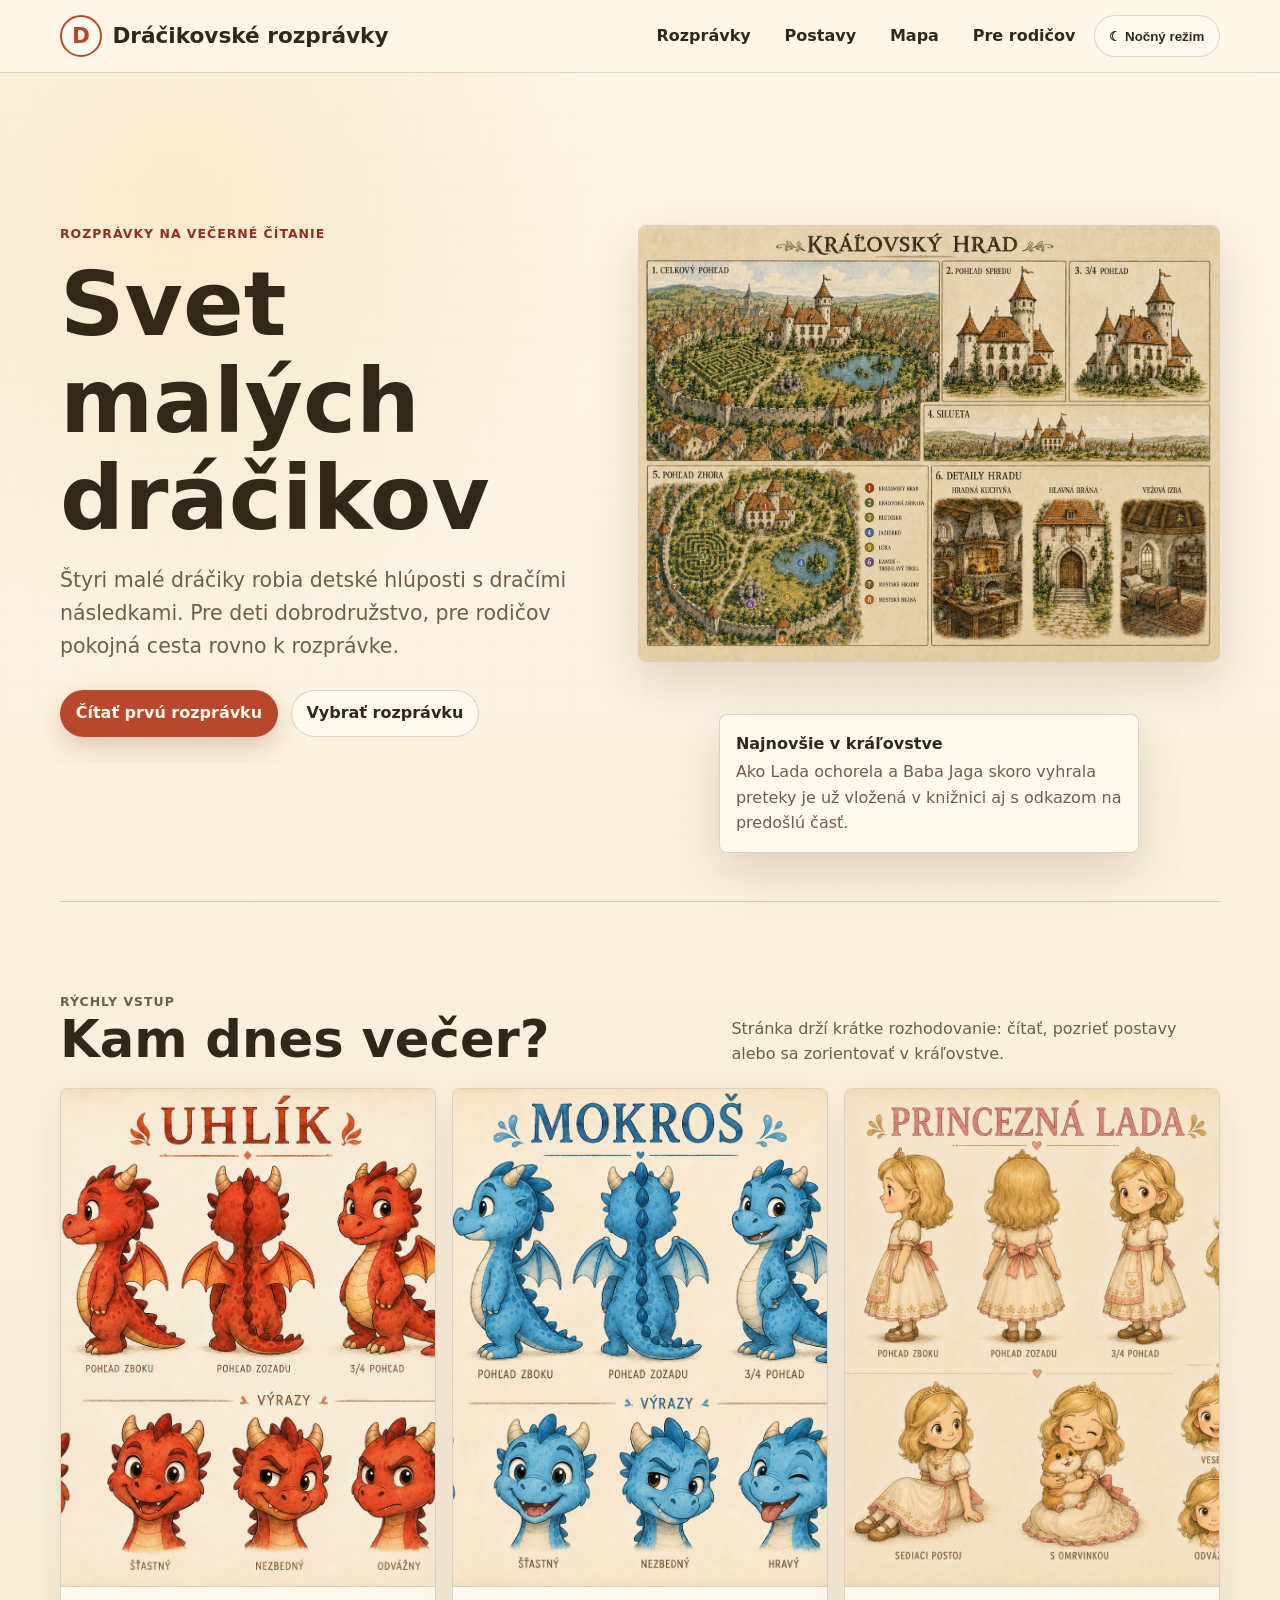
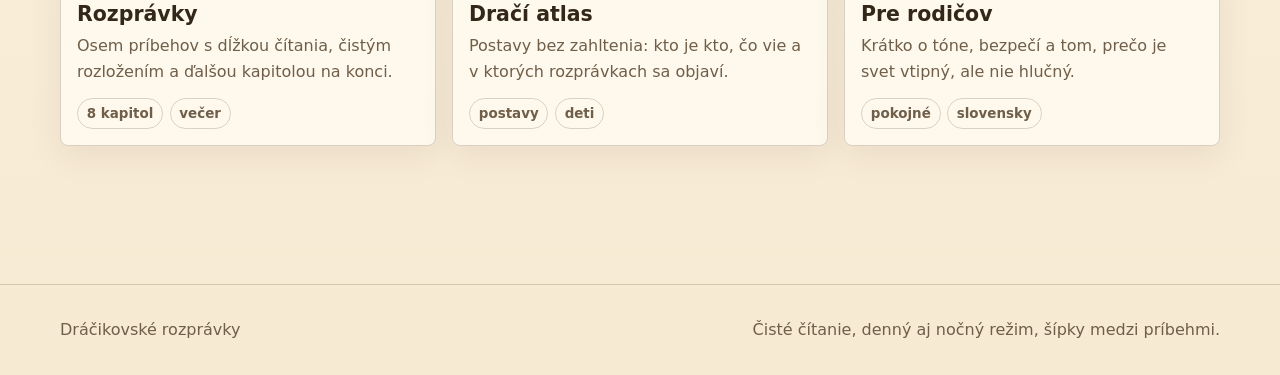
==== index.html @ 1c7180fc "Initial Draciky website" ====
<!doctype html>
<html lang="sk">
  <head>
    <meta charset="utf-8">
    <meta name="viewport" content="width=device-width, initial-scale=1">
    <title>Dráčikovské rozprávky</title>
    <meta name="description" content="Rozprávkový svet štyroch malých dráčikov na čítanie pred spaním.">
    <link rel="stylesheet" href="assets/css/styles.css">
  </head>
  <body>
    
  <header class="site-header">
    <nav class="nav" aria-label="Hlavná navigácia">
      <a class="brand" href="index.html">
        <span class="brand-mark" aria-hidden="true">D</span>
        <span>Dráčikovské rozprávky</span>
      </a>
      <div class="nav-links">
        <a href="rozpravky/">Rozprávky</a>
        <a href="postavy/">Postavy</a>
        <a href="mapa/">Mapa</a>
        <a href="pre-rodicov/">Pre rodičov</a>
        <button class="theme-toggle" type="button" data-theme-toggle>Nočný režim</button>
      </div>
    </nav>
  </header>
    <main class="page">
      <section class="hero" aria-labelledby="hero-title">
        <div class="hero-copy">
          <p class="eyebrow">Rozprávky na večerné čítanie</p>
          <h1 id="hero-title">Svet malých dráčikov</h1>
          <p class="lead">Štyri malé dráčiky robia detské hlúposti s dračími následkami. Pre deti dobrodružstvo, pre rodičov pokojná cesta rovno k rozprávke.</p>
          <div class="actions">
            <a class="button" href="rozpravky/00-ako-si-draciky-postavili-ihrisko.html">Čítať prvú rozprávku</a>
            <a class="button secondary" href="rozpravky/">Vybrať rozprávku</a>
          </div>
        </div>
        <div class="hero-art">
          <img src="assets/illustrations/kralovsky%20hrad.png" alt="Kráľovský hrad, záhrada a rozprávkové mesto">
          <aside class="latest-note" aria-label="Najnovšia kapitola">
            <strong>Najnovšie v kráľovstve</strong>
            <p>Ako Lada ochorela a Baba Jaga skoro vyhrala preteky je už vložená v knižnici aj s odkazom na predošlú časť.</p>
          </aside>
        </div>
      </section>

      <section class="section" aria-labelledby="quick-title">
        <div class="section-head">
          <div>
            <p class="eyebrow">Rýchly vstup</p>
            <h2 id="quick-title">Kam dnes večer?</h2>
          </div>
          <p>Stránka drží krátke rozhodovanie: čítať, pozrieť postavy alebo sa zorientovať v kráľovstve.</p>
        </div>
        <div class="grid">
          <article class="card">
            <img src="assets/illustrations/uhlik.png" alt="Uhlík, červený dráčik">
            <div class="card-body">
              <h3>Rozprávky</h3>
              <p>Osem príbehov s dĺžkou čítania, čistým rozložením a ďalšou kapitolou na konci.</p>
              <div class="tag-row"><span class="tag">8 kapitol</span><span class="tag">večer</span></div>
            </div>
          </article>
          <article class="card">
            <img src="assets/illustrations/mokros.png" alt="Mokroš, modrý dráčik">
            <div class="card-body">
              <h3>Dračí atlas</h3>
              <p>Postavy bez zahltenia: kto je kto, čo vie a v ktorých rozprávkach sa objaví.</p>
              <div class="tag-row"><span class="tag">postavy</span><span class="tag">deti</span></div>
            </div>
          </article>
          <article class="card">
            <img src="assets/illustrations/Lada.png" alt="Princezná Lada">
            <div class="card-body">
              <h3>Pre rodičov</h3>
              <p>Krátko o tóne, bezpečí a tom, prečo je svet vtipný, ale nie hlučný.</p>
              <div class="tag-row"><span class="tag">pokojné</span><span class="tag">slovensky</span></div>
            </div>
          </article>
        </div>
      </section>
    </main>
    
  <footer class="site-footer">
    <div class="page">
      <span>Dráčikovské rozprávky</span>
      <span>Čisté čítanie, denný aj nočný režim, šípky medzi príbehmi.</span>
    </div>
  </footer>
  <script src="assets/js/theme.js" defer></script>
  </body>
</html>
---- assets/css/styles.css ----
:root {
  color-scheme: light;
  --paper: #fff7e8;
  --paper-soft: #f7ead3;
  --ink: #332719;
  --muted: #6f5e49;
  --line: rgba(78, 53, 28, 0.2);
  --brand: #b9472c;
  --brand-strong: #8d2f21;
  --leaf: #3d7b5a;
  --water: #2c7da0;
  --rose: #c65d83;
  --gold: #d99b37;
  --card: rgba(255, 251, 240, 0.86);
  --shadow: 0 18px 50px rgba(62, 41, 20, 0.16);
  --radius: 8px;
  --max: 1160px;
}

[data-theme="night"] {
  color-scheme: dark;
  --paper: #181824;
  --paper-soft: #242334;
  --ink: #f8edd8;
  --muted: #c8bba5;
  --line: rgba(248, 237, 216, 0.18);
  --brand: #f08b66;
  --brand-strong: #ffb088;
  --leaf: #8ec49e;
  --water: #87c7e8;
  --rose: #ef9ab7;
  --gold: #f0bf65;
  --card: rgba(35, 34, 49, 0.88);
  --shadow: 0 18px 50px rgba(0, 0, 0, 0.34);
}

* {
  box-sizing: border-box;
}

html {
  scroll-behavior: smooth;
}

body {
  margin: 0;
  background:
    radial-gradient(circle at 14% 10%, rgba(217, 155, 55, 0.14), transparent 28rem),
    linear-gradient(180deg, var(--paper), var(--paper-soft));
  color: var(--ink);
  font-family: "Trebuchet MS", "Segoe UI", system-ui, sans-serif;
  line-height: 1.6;
}

body::before {
  content: "";
  position: fixed;
  inset: 0;
  z-index: -1;
  pointer-events: none;
  opacity: 0.34;
  background-image:
    linear-gradient(rgba(96, 72, 42, 0.05) 1px, transparent 1px),
    linear-gradient(90deg, rgba(96, 72, 42, 0.04) 1px, transparent 1px);
  background-size: 38px 38px;
}

a {
  color: inherit;
}

img {
  display: block;
  max-width: 100%;
}

.site-header {
  position: sticky;
  top: 0;
  z-index: 20;
  border-bottom: 1px solid var(--line);
  background: color-mix(in srgb, var(--paper) 88%, transparent);
  backdrop-filter: blur(14px);
}

.nav {
  width: min(100% - 2rem, var(--max));
  min-height: 72px;
  margin: 0 auto;
  display: flex;
  align-items: center;
  justify-content: space-between;
  gap: 1rem;
}

.brand {
  display: inline-flex;
  align-items: center;
  gap: 0.65rem;
  text-decoration: none;
  font-weight: 900;
  letter-spacing: 0;
}

.brand-mark {
  width: 42px;
  height: 42px;
  display: grid;
  place-items: center;
  border: 2px solid var(--brand);
  border-radius: 50%;
  color: var(--brand);
  font-size: 1.35rem;
  background: var(--card);
}

.brand span:last-child {
  font-size: clamp(1.05rem, 2vw, 1.35rem);
}

.nav-links {
  display: flex;
  align-items: center;
  gap: 0.15rem;
  flex-wrap: wrap;
  justify-content: flex-end;
}

.nav-links a,
.theme-toggle,
.button {
  min-height: 42px;
  display: inline-flex;
  align-items: center;
  justify-content: center;
  gap: 0.45rem;
  border-radius: 999px;
  border: 1px solid transparent;
  padding: 0.62rem 0.92rem;
  font-weight: 800;
  text-decoration: none;
}

.nav-links a:hover,
.nav-links a[aria-current="page"] {
  border-color: var(--line);
  background: var(--card);
}

.theme-toggle {
  cursor: pointer;
  color: var(--ink);
  background: var(--card);
  border-color: var(--line);
}

.page {
  width: min(100% - 2rem, var(--max));
  margin: 0 auto;
}

.hero {
  min-height: calc(100svh - 72px);
  display: grid;
  grid-template-columns: minmax(0, 0.95fr) minmax(280px, 1.05fr);
  align-items: center;
  gap: clamp(1.5rem, 4vw, 4rem);
  padding: 2.2rem 0 3rem;
}

.hero-copy {
  max-width: 640px;
}

.eyebrow {
  margin: 0 0 0.75rem;
  color: var(--brand-strong);
  font-weight: 900;
  text-transform: uppercase;
  letter-spacing: 0.08em;
  font-size: 0.78rem;
}

h1,
h2,
h3 {
  line-height: 1.08;
  letter-spacing: 0;
  margin: 0;
}

h1 {
  font-size: clamp(2.6rem, 7vw, 5.8rem);
}

h2 {
  font-size: clamp(2rem, 4vw, 3.4rem);
}

h3 {
  font-size: 1.28rem;
}

.lead {
  margin: 1.1rem 0 0;
  color: var(--muted);
  font-size: clamp(1.05rem, 2vw, 1.28rem);
  max-width: 62ch;
}

.actions {
  display: flex;
  flex-wrap: wrap;
  gap: 0.8rem;
  margin-top: 1.7rem;
}

.button {
  background: var(--brand);
  color: #fffaf0;
  box-shadow: 0 10px 24px rgba(141, 47, 33, 0.22);
}

.button.secondary {
  background: var(--card);
  color: var(--ink);
  border-color: var(--line);
  box-shadow: none;
}

.hero-art {
  position: relative;
  align-self: stretch;
  min-height: 460px;
  display: grid;
  align-items: end;
}

.hero-art img {
  width: 100%;
  max-height: min(70svh, 680px);
  object-fit: cover;
  object-position: 50% 32%;
  border-radius: var(--radius);
  border: 1px solid var(--line);
  box-shadow: var(--shadow);
}

.latest-note {
  width: min(88%, 420px);
  margin: -4rem auto 0;
  position: relative;
  padding: 1rem;
  border: 1px solid var(--line);
  border-radius: var(--radius);
  background: var(--card);
  box-shadow: var(--shadow);
}

.latest-note p {
  margin: 0.15rem 0 0;
  color: var(--muted);
}

.section {
  padding: clamp(2.7rem, 7vw, 5.8rem) 0;
  border-top: 1px solid var(--line);
}

.section-head {
  display: flex;
  align-items: end;
  justify-content: space-between;
  gap: 1rem;
  margin-bottom: 1.3rem;
}

.section-head p {
  max-width: 48ch;
  margin: 0;
  color: var(--muted);
}

.grid {
  display: grid;
  grid-template-columns: repeat(3, minmax(0, 1fr));
  gap: 1rem;
}

.grid.four {
  grid-template-columns: repeat(4, minmax(0, 1fr));
}

.card,
.story-card,
.reader-card {
  overflow: hidden;
  border: 1px solid var(--line);
  border-radius: var(--radius);
  background: var(--card);
  box-shadow: 0 10px 34px rgba(66, 43, 20, 0.08);
}

.card img,
.story-card img {
  width: 100%;
  aspect-ratio: 3 / 4;
  object-fit: cover;
  object-position: center;
  border-bottom: 1px solid var(--line);
}

.card-body,
.story-body {
  padding: 1rem;
}

.card-body p,
.story-body p {
  margin: 0.5rem 0 0;
  color: var(--muted);
}

.story-body h2 {
  font-size: clamp(1.2rem, 2vw, 1.55rem);
  line-height: 1.16;
}

.tag-row {
  display: flex;
  flex-wrap: wrap;
  gap: 0.4rem;
  margin-top: 0.85rem;
}

.tag {
  border: 1px solid var(--line);
  border-radius: 999px;
  padding: 0.24rem 0.55rem;
  color: var(--muted);
  font-size: 0.84rem;
  font-weight: 800;
}

.feature-band {
  display: grid;
  grid-template-columns: 1fr 1fr;
  gap: 1rem;
  align-items: stretch;
}

.feature-panel {
  padding: clamp(1.1rem, 3vw, 2rem);
  border: 1px solid var(--line);
  border-radius: var(--radius);
  background: var(--card);
}

.feature-panel p,
.feature-panel li {
  color: var(--muted);
}

.feature-panel ul {
  margin: 1rem 0 0;
  padding-left: 1.1rem;
}

.page-hero {
  padding: clamp(3rem, 8vw, 6.5rem) 0 clamp(2rem, 5vw, 4rem);
}

.page-hero .lead {
  max-width: 720px;
}

.story-list {
  display: grid;
  grid-template-columns: repeat(2, minmax(0, 1fr));
  gap: 1rem;
}

.series-tabs {
  display: flex;
  gap: 0.75rem;
  overflow-x: auto;
  padding: 0.4rem 0 1rem;
  margin: -1rem 0 1.5rem;
  border-bottom: 1px solid var(--line);
  scrollbar-width: thin;
}

.series-pill {
  flex: 0 0 auto;
  min-width: 8.5rem;
  padding: 0.75rem 0.95rem;
  border: 1px solid var(--line);
  border-radius: var(--radius);
  background: var(--card);
  color: var(--ink);
  text-decoration: none;
  box-shadow: 0 8px 24px rgba(66, 43, 20, 0.07);
}

.series-pill[aria-current="true"] {
  border-color: color-mix(in srgb, var(--brand) 50%, var(--line));
  background: color-mix(in srgb, var(--gold) 14%, var(--card));
}

.series-pill span,
.series-pill small {
  display: block;
}

.series-pill span {
  font-weight: 900;
}

.series-pill small {
  margin-top: 0.2rem;
  color: var(--muted);
}

.series-section {
  scroll-margin-top: 6rem;
}

.series-section + .series-section {
  margin-top: 2.5rem;
}

.series-head {
  display: flex;
  align-items: end;
  justify-content: space-between;
  gap: 1rem;
  margin-bottom: 1rem;
}

.series-head h2 {
  font-size: clamp(1.8rem, 3vw, 2.6rem);
}

.series-head > p {
  max-width: 520px;
  margin: 0;
  color: var(--muted);
}

.story-card {
  display: grid;
  grid-template-columns: 190px minmax(0, 1fr);
}

.story-card img {
  height: 100%;
  min-height: 250px;
  aspect-ratio: auto;
}

.map-card-grid {
  display: grid;
  grid-template-columns: repeat(2, minmax(0, 1fr));
  gap: 1.2rem;
}

.map-card {
  overflow: hidden;
  border: 1px solid var(--line);
  border-radius: var(--radius);
  background: var(--card);
  box-shadow: 0 12px 38px rgba(66, 43, 20, 0.09);
}

.map-card img {
  width: 100%;
  aspect-ratio: 16 / 10;
  object-fit: cover;
  object-position: center;
  border-bottom: 1px solid var(--line);
}

.map-card .card-body {
  padding: clamp(1rem, 2vw, 1.35rem);
}

.map-card h2 {
  font-size: clamp(1.45rem, 2.5vw, 2.1rem);
  line-height: 1.12;
}

.reader {
  max-width: 820px;
  margin: 0 auto;
  padding-bottom: 4rem;
}

.reader-card {
  padding: clamp(1.2rem, 4vw, 3rem);
}

.reader-card h1 {
  font-size: clamp(2rem, 5vw, 3.7rem);
  line-height: 1.12;
  max-width: 760px;
}

.reader-card p {
  font-size: clamp(1.08rem, 2.2vw, 1.24rem);
}

.back-link,
.text-link {
  display: inline-flex;
  margin-top: 0.9rem;
  color: var(--brand-strong);
  font-weight: 900;
  text-decoration: none;
}

.reader-meta {
  display: flex;
  gap: 0.5rem;
  flex-wrap: wrap;
  margin: 1rem 0 1.5rem;
}

.reader-illustration {
  width: 100%;
  max-height: 430px;
  object-fit: cover;
  object-position: center 28%;
  margin: 1.5rem 0;
  border-radius: var(--radius);
  border: 1px solid var(--line);
}

.reading-note {
  margin: 1.5rem 0;
  padding: 1rem;
  border: 1px solid var(--line);
  border-radius: var(--radius);
  background: color-mix(in srgb, var(--gold) 12%, var(--card));
}

.reading-note p {
  margin: 0.25rem 0 0;
  color: var(--muted);
}

.story-text {
  margin-top: 2rem;
}

.story-text p {
  margin: 0 0 1.05rem;
  max-width: 68ch;
}

.reader-nav {
  display: flex;
  justify-content: space-between;
  gap: 1rem;
  margin-top: 1rem;
}

.map-panel {
  position: relative;
  min-height: 560px;
  overflow: hidden;
  border: 1px solid var(--line);
  border-radius: var(--radius);
  background:
    linear-gradient(145deg, rgba(61, 123, 90, 0.28), transparent 45%),
    linear-gradient(20deg, rgba(44, 125, 160, 0.18), transparent 56%),
    var(--card);
}

.map-panel img {
  position: absolute;
  right: 0;
  bottom: 0;
  width: min(62%, 680px);
  opacity: 0.95;
}

.map-points {
  position: relative;
  z-index: 1;
  width: min(520px, 100%);
  padding: clamp(1.2rem, 3vw, 2rem);
}

.map-point {
  display: block;
  margin: 0.75rem 0;
  padding: 0.8rem 0.95rem;
  border: 1px solid var(--line);
  border-radius: var(--radius);
  background: color-mix(in srgb, var(--card) 86%, transparent);
  text-decoration: none;
}

.site-footer {
  margin-top: 3rem;
  border-top: 1px solid var(--line);
  padding: 2rem 0;
  color: var(--muted);
}

.site-footer .page {
  display: flex;
  justify-content: space-between;
  gap: 1rem;
  flex-wrap: wrap;
}

@media (max-width: 900px) {
  .nav {
    align-items: flex-start;
    flex-direction: column;
    padding: 0.85rem 0;
  }

  .nav-links {
    width: 100%;
    justify-content: flex-start;
  }

  .hero,
  .feature-band,
  .story-card {
    grid-template-columns: 1fr;
  }

  .series-head {
    display: block;
  }

  .series-head > p {
    margin-top: 0.5rem;
  }

  .hero {
    min-height: auto;
  }

  .hero-art {
    min-height: auto;
  }

  .grid,
  .grid.four,
  .map-card-grid,
  .story-list {
    grid-template-columns: repeat(2, minmax(0, 1fr));
  }

  .story-card img {
    min-height: 0;
    aspect-ratio: 3 / 4;
  }
}

@media (max-width: 620px) {
  .page,
  .nav {
    width: min(100% - 1rem, var(--max));
  }

  .nav-links a,
  .theme-toggle {
    flex: 1 1 auto;
    padding-inline: 0.65rem;
  }

  .grid,
  .grid.four,
  .map-card-grid,
  .story-list {
    grid-template-columns: 1fr;
  }

  .section-head {
    display: block;
  }

  .actions .button {
    width: 100%;
  }

  .latest-note {
    width: calc(100% - 1rem);
    margin-top: -2rem;
  }

  .map-panel {
    min-height: 680px;
  }

  .map-panel img {
    width: 100%;
  }

  .reader-nav {
    flex-direction: column;
  }
}
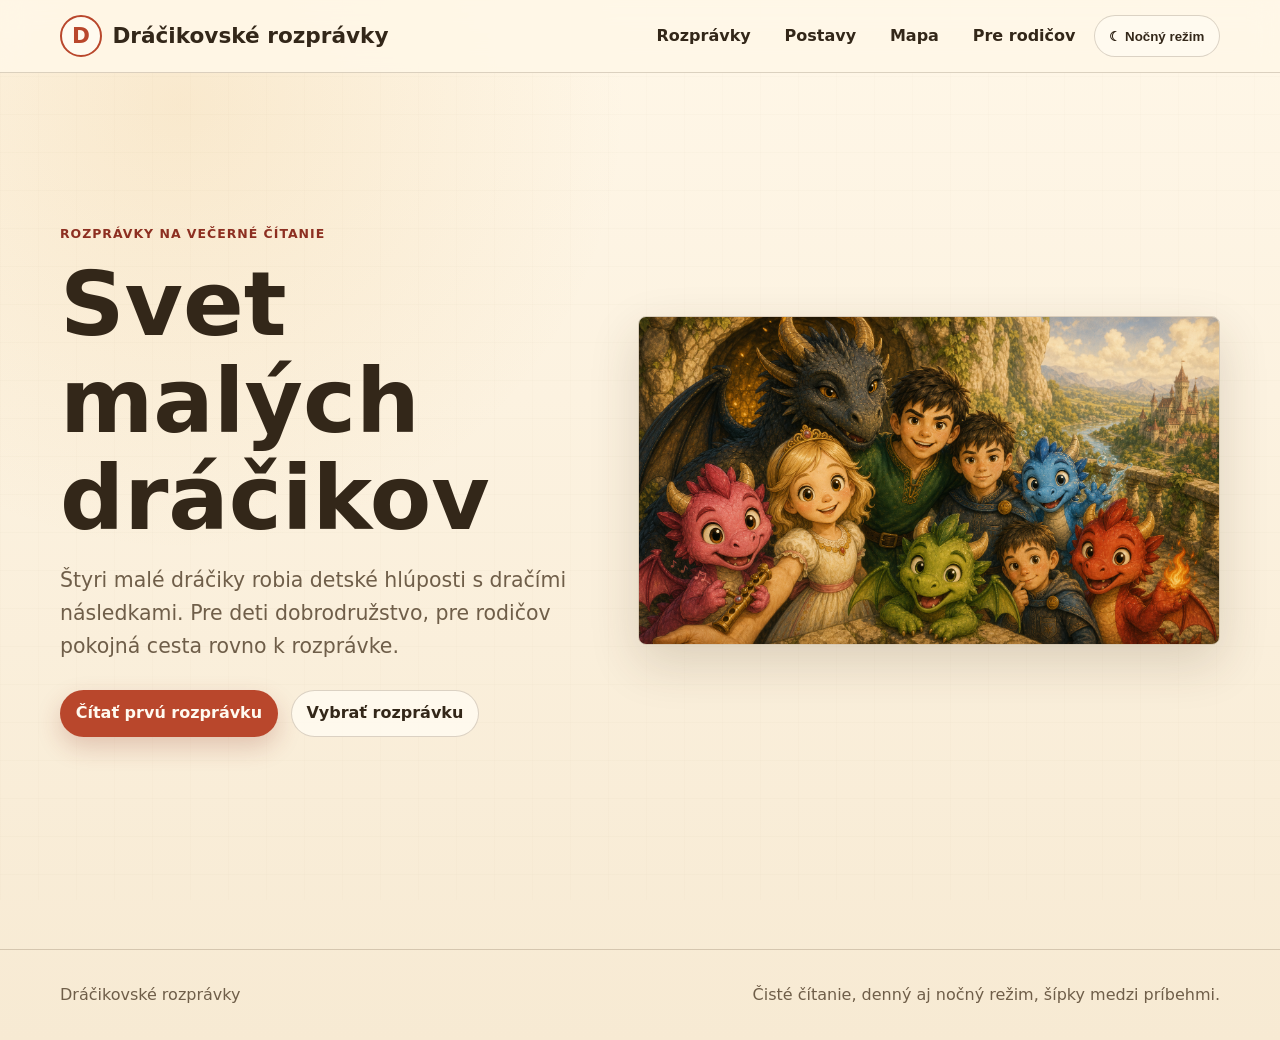
==== commit 44bdc9ea: "Update dragon stories website" ====
--- a/index.html
+++ b/index.html
@@ -6,6 +6,15 @@
     <title>Dráčikovské rozprávky</title>
     <meta name="description" content="Rozprávkový svet štyroch malých dráčikov na čítanie pred spaním.">
     <link rel="stylesheet" href="assets/css/styles.css">
+    <!-- Google tag (gtag.js) -->
+    <script async src="https://www.googletagmanager.com/gtag/js?id=G-J6G9STTTB1"></script>
+    <script>
+      window.dataLayer = window.dataLayer || [];
+      function gtag(){dataLayer.push(arguments);}
+      gtag('js', new Date());
+
+      gtag('config', 'G-J6G9STTTB1');
+    </script>
   </head>
   <body>
     
@@ -36,47 +45,7 @@
           </div>
         </div>
         <div class="hero-art">
-          <img src="assets/illustrations/kralovsky%20hrad.png" alt="Kráľovský hrad, záhrada a rozprávkové mesto">
-          <aside class="latest-note" aria-label="Najnovšia kapitola">
-            <strong>Najnovšie v kráľovstve</strong>
-            <p>Ako Lada ochorela a Baba Jaga skoro vyhrala preteky je už vložená v knižnici aj s odkazom na predošlú časť.</p>
-          </aside>
-        </div>
-      </section>
-
-      <section class="section" aria-labelledby="quick-title">
-        <div class="section-head">
-          <div>
-            <p class="eyebrow">Rýchly vstup</p>
-            <h2 id="quick-title">Kam dnes večer?</h2>
-          </div>
-          <p>Stránka drží krátke rozhodovanie: čítať, pozrieť postavy alebo sa zorientovať v kráľovstve.</p>
-        </div>
-        <div class="grid">
-          <article class="card">
-            <img src="assets/illustrations/uhlik.png" alt="Uhlík, červený dráčik">
-            <div class="card-body">
-              <h3>Rozprávky</h3>
-              <p>Osem príbehov s dĺžkou čítania, čistým rozložením a ďalšou kapitolou na konci.</p>
-              <div class="tag-row"><span class="tag">8 kapitol</span><span class="tag">večer</span></div>
-            </div>
-          </article>
-          <article class="card">
-            <img src="assets/illustrations/mokros.png" alt="Mokroš, modrý dráčik">
-            <div class="card-body">
-              <h3>Dračí atlas</h3>
-              <p>Postavy bez zahltenia: kto je kto, čo vie a v ktorých rozprávkach sa objaví.</p>
-              <div class="tag-row"><span class="tag">postavy</span><span class="tag">deti</span></div>
-            </div>
-          </article>
-          <article class="card">
-            <img src="assets/illustrations/Lada.png" alt="Princezná Lada">
-            <div class="card-body">
-              <h3>Pre rodičov</h3>
-              <p>Krátko o tóne, bezpečí a tom, prečo je svet vtipný, ale nie hlučný.</p>
-              <div class="tag-row"><span class="tag">pokojné</span><span class="tag">slovensky</span></div>
-            </div>
-          </article>
+          <img src="assets/illustrations/uvod-stredoveke-selfie.png" alt="Mama dračica, malé dráčiky, Lada a jej bratia na terase pri jaskyni">
         </div>
       </section>
     </main>
--- a/assets/css/styles.css
+++ b/assets/css/styles.css
@@ -233,7 +233,7 @@
   align-self: stretch;
   min-height: 460px;
   display: grid;
-  align-items: end;
+  align-items: center;
 }
 
 .hero-art img {
@@ -374,6 +374,20 @@
   max-width: 720px;
 }
 
+.page-illustration {
+  margin: clamp(1.5rem, 4vw, 2.6rem) 0 0;
+}
+
+.page-illustration img {
+  width: 100%;
+  max-height: min(58svh, 560px);
+  object-fit: cover;
+  object-position: center;
+  border: 1px solid var(--line);
+  border-radius: var(--radius);
+  box-shadow: var(--shadow);
+}
+
 .story-list {
   display: grid;
   grid-template-columns: repeat(2, minmax(0, 1fr));
